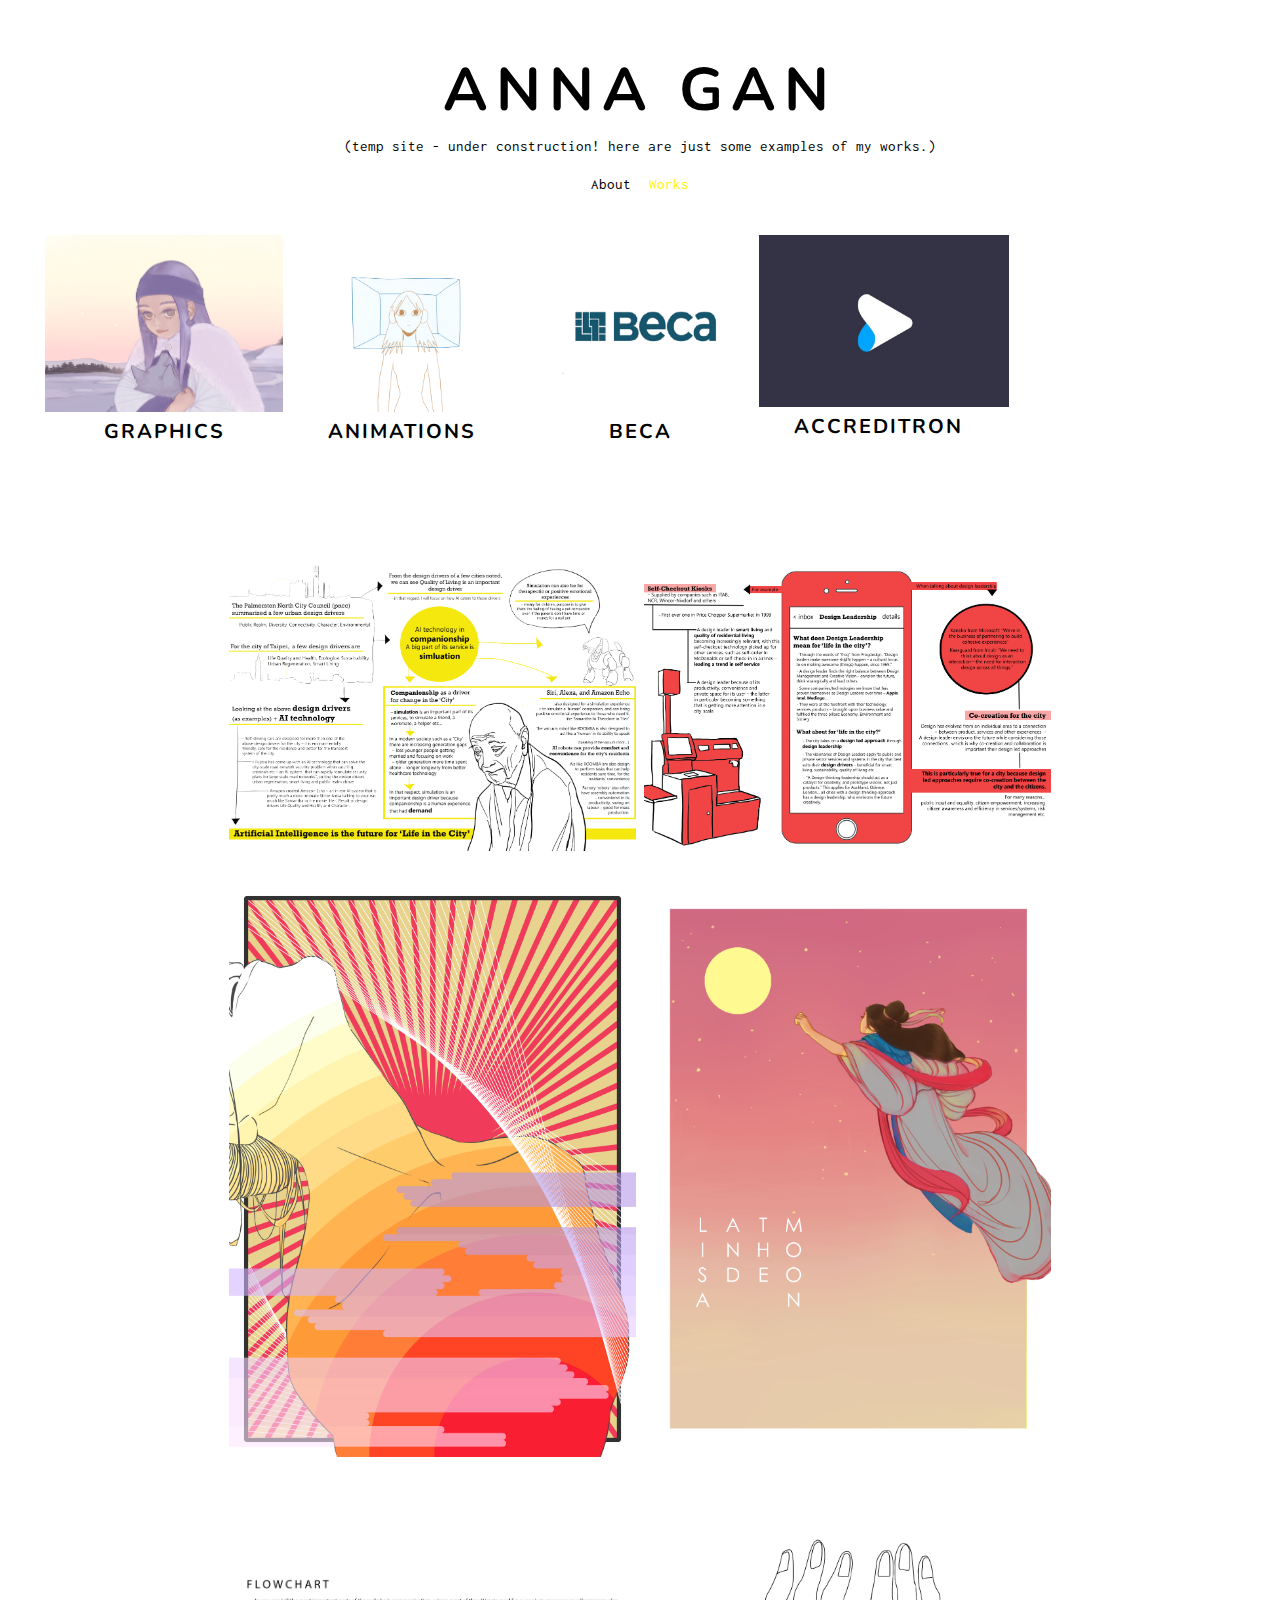
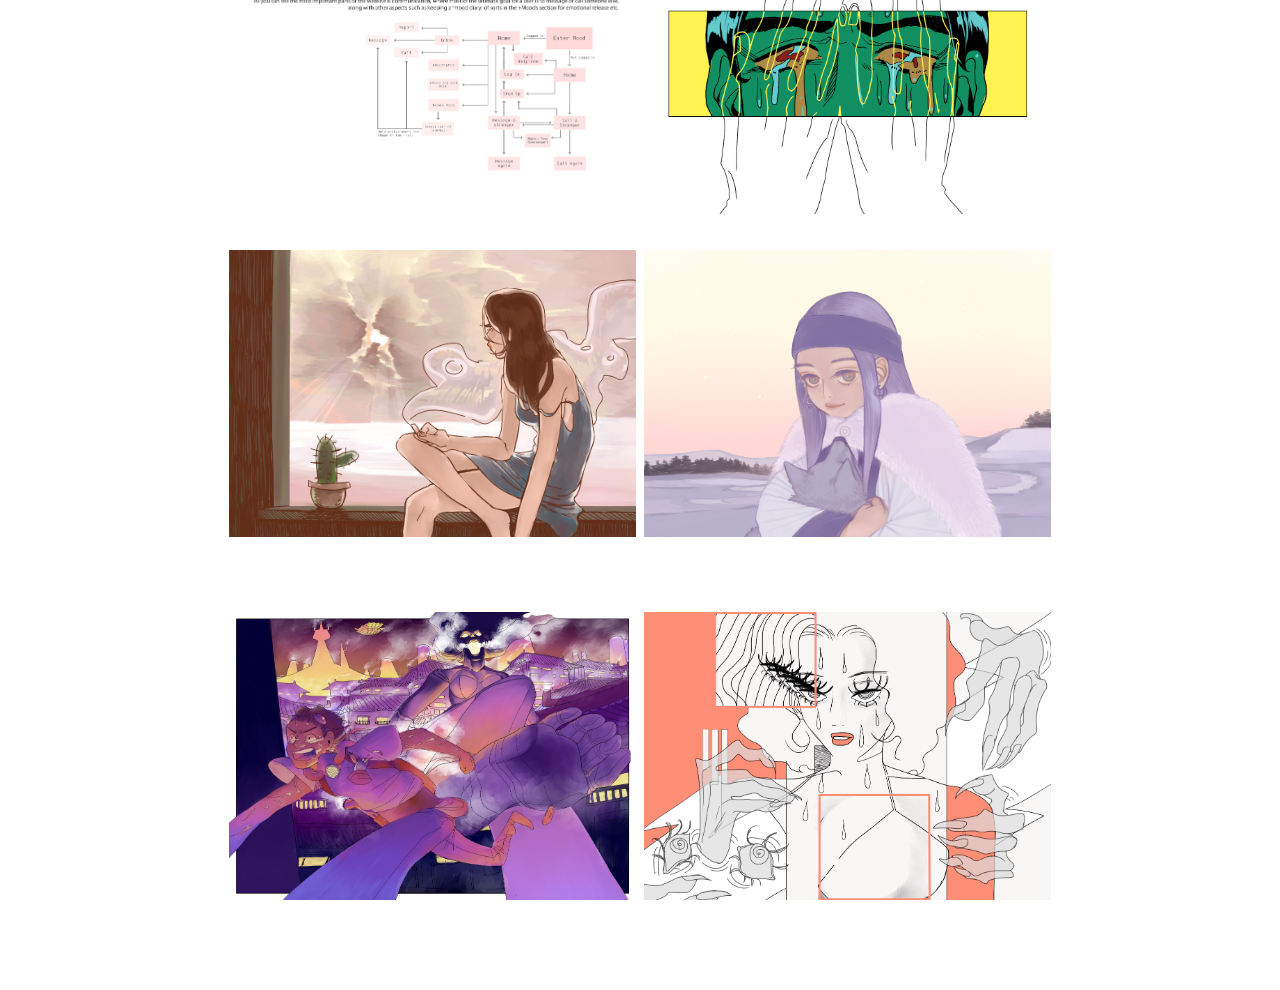
==== works.html @ 9f3511ed "Update works.html" ====
<!DOCTYPE html>
<html>
	<head>
		<title>Anna Gan</title>
		<meta name="viewport" content="width=device-width, initial-scale=1">
		<link rel="stylesheet" href="https://www.w3schools.com/w3css/4/w3.css">
		<link rel="stylesheet" type="text/css" href="index.css">
		<link href="https://fonts.googleapis.com/css?family=Nunito:200,200i,300,300i,400,400i,600,600i,700,700i,800,800i" rel="stylesheet">
		<link href="https://fonts.googleapis.com/css?family=Inconsolata" rel="stylesheet">
		<link rel="apple-touch-icon" sizes="57x57" href="favicon/apple-icon-57x57.png">
<link rel="apple-touch-icon" sizes="60x60" href="favicon/apple-icon-60x60.png">
<link rel="apple-touch-icon" sizes="72x72" href="favicon/apple-icon-72x72.png">
<link rel="apple-touch-icon" sizes="76x76" href="favicon/apple-icon-76x76.png">
<link rel="apple-touch-icon" sizes="114x114" href="favicon/apple-icon-114x114.png">
<link rel="apple-touch-icon" sizes="120x120" href="favicon/apple-icon-120x120.png">
<link rel="apple-touch-icon" sizes="144x144" href="favicon/apple-icon-144x144.png">
<link rel="apple-touch-icon" sizes="152x152" href="favicon/apple-icon-152x152.png">
<link rel="apple-touch-icon" sizes="180x180" href="favicon/apple-icon-180x180.png">
<link rel="icon" type="image/png" sizes="192x192"  href="favicon/android-icon-192x192.png">
<link rel="icon" type="image/png" sizes="32x32" href="favicon/favicon-32x32.png">
<link rel="icon" type="image/png" sizes="96x96" href="favicon/favicon-96x96.png">
<link rel="icon" type="image/png" sizes="16x16" href="favicon/favicon-16x16.png">
<link rel="manifest" href="favicon/manifest.json">
<meta name="msapplication-TileColor" content="#ffffff">
<meta name="msapplication-TileImage" content="favicon/ms-icon-144x144.png">
<meta name="theme-color" content="#ffffff">
	</head>
	<body>
		<script type="text/javascript" src="poo.js"></script>	
		<h1><b>ANNA GAN</b></h1>
		<p style="padding-bottom:15px; margin:0;">(temp site - under construction! here are just some examples of my works.)</p>
		<a href="index.html">About</a>
		<a class="active" href="works.html">Works</a>
		
		<div class="body" style="text-align:center; margin:auto; display: inline-block;">
		<div class="row" style="text-align:center; margin:auto; display: inline-block;">
		<div class="column" onclick="myFunction()"><img src="illustrations/asirpa.png"> <div class="centered"><b>GRAPHICS</b></div></div> 
		<div class="column" onclick="myFunction2()"><img src="boc girl.png"> <div class="centered"><b>ANIMATIONS</b></div></div>
		<!--div class="column" onclick="myFunction5()"><img src="03.png"> <div class="centered"><b>UNIVERSITY</b></div></div-->
		<div class="column" onclick="myFunction4()"><img src="01.png"> <div class="centered"><b>BECA</b></div><div class="center"><b>(More to add)</b></div></div> 
		<div class="column" onclick="myFunction3()"><img src="02.png"> <div class="centered"><b>ACCREDITRON</b></div><div class="center"><b>(More to add)</b></div></div>
		</div>
		

		<div id="graphics">
			
<div class="colum" style="margin:3em;">
    <img src="past uni projects/drivers of change.png">
    <img src="past uni projects/design leader.png">
    <img src="past uni projects/06.png">
    <img src="past uni projects/draft2.png">
	</div>
			
<div class="colum" style="margin:3em;">
    <img src="past uni projects/spa2.jpg">
	<img src="illustrations/intro.png">
    <!--img src="illustrations/06.png"-->
    <img src="illustrations/02.png">
    <!--img src="illustrations/1.png"-->
		    <img src="illustrations/asirpa.png">
	
			</div>
<div class="colum" style="margin:3em;">
    <!--img src="illustrations/2.png">
    <img src="illustrations/03.png">
    <img src="illustrations/couple.png">
    <img src="illustrations/hi2.jpg">
    <img src="illustrations/01.jpg"-->
    <img src="illustrations/GCDC submission.png">
	    <img src="illustrations/slide 1a.png">
    <!--img src="illustrations/nice.jpg"-->
</div>
<div class="colum" style="margin:3em;">	
    <!--img src="illustrations/ivy.png">
    <img src="illustrations/empty3.png">
    <img src="illustrations/slide 3.png"-->
	    
</div>
		</div>
		
	<div id="animations">
<div class="colum" style="padding: 4em;">
<iframe src="https://player.vimeo.com/video/189412502" width="640" height="360" frameborder="0" webkitallowfullscreen mozallowfullscreen allowfullscreen style="padding: 8px;"></iframe>
<iframe src="https://player.vimeo.com/video/189127818" width="640" height="360" frameborder="0" webkitallowfullscreen mozallowfullscreen allowfullscreen style="padding: 8px;"></iframe>
<iframe src="https://player.vimeo.com/video/258478529" width="640" height="360" frameborder="0" webkitallowfullscreen mozallowfullscreen allowfullscreen style="padding: 8px;"></iframe>
<iframe src="https://player.vimeo.com/video/258479404" width="640" height="360" frameborder="0" webkitallowfullscreen mozallowfullscreen allowfullscreen style="padding: 8px;"></iframe>
</div>
</div>

	<!--div id="university">
<div class="colum" style="padding: 4em;">
    <img src="past uni projects/drivers of change.png">
    <img src="past uni projects/design leader.png">
    <img src="past uni projects/06.png">
    <img src="past uni projects/draft2.png">
    <!--img src="past uni projects/02.jpg"-->
    <!--img src="past uni projects/01.png"-->
	<!--img src="past uni projects/quality of public transport.png">
    <img src="past uni projects/template 5.png">
	<img src="past uni projects/d.jpg">
    <img src="past uni projects/spa2.jpg">
<iframe src="https://player.vimeo.com/video/189741817" width="640" height="360" frameborder="0" webkitallowfullscreen mozallowfullscreen allowfullscreen style="padding:8px;"></iframe>
<iframe src="https://player.vimeo.com/video/189748874" width="640" height="360" frameborder="0" webkitallowfullscreen mozallowfullscreen allowfullscreen style="padding:8px;"></iframe>
</div>
</div-->

	<div id="beca">
<div class="colum" style="padding: 4em;">
<img src="beca/5.png" style="padding: 10px;">
    <img src="beca/A.png" style="padding: 10px;">
    <img src="beca/go-live.png" style="padding: 10px;">
    <img src="beca/Timeline.png" style="padding: 10px;">
</div>
</div>

<div id="accreditron">
<div class="colum" style="padding: 4em;">
<iframe width="560" height="315" src="https://www.youtube.com/embed/ahl-GE89QFU" frameborder="0" allow="autoplay; encrypted-media" allowfullscreen></iframe>
</div>
</div>
			
			</div>

<button onclick="topFunction()" id="myBtn" title="Go to top">Top</button>

	</body>
</html>
---- index.css ----
body {
	text-align: center;
	font-family: 'Inconsolata', monospace;
	margin: 3em;
}

h1 {
	font-family: 'Nunito', sans-serif;
	font-style: black;
	font-size: 400%;
	color: black;
	letter-spacing: 8px;
	margin: 0;
	padding-bottom: 0px;
}

h2 {
	font-family: 'Nunito', sans-serif;
	font-size: 150%;
	color: black;
	letter-spacing: 3px;
}

p {
	font-size:100%;
	color: black;
}

img {
	width:37%;
	height:37%;
	min-width: 250px;
	max-width: 80%;
	padding-top: 2em;
}

a{
    color: black;
	text-decoration: none;
	padding: 5px;
}

.active {
	color: #FFF303;
	cursor: default;
}

a:hover:not(.active) {
    color: black;
	background: yellow;
}

a:active {
    color: white;
}

.row {
	padding-top: 10px;
	margin-left: 4em;
	margin-right: 4em;
}

.row:after {
    content: "";
    display: table;
    clear: both;
}

.column{
	float: left;
	width: 20%;
	position: relative;
    text-align: center;
}

.column:hover {
	color: #FFF303;
	cursor: pointer;
}

.column img:hover {
	opacity: 0.3;
}

.centered {
	font-family: 'Nunito', sans-serif;
	font-size: 20px;
	letter-spacing: 2px;
	padding-top: 2em;
    position: relative;
    left: 50%;
    transform: translate(-50%, -50%);
}

.center {
	text-align: center;
	color: black;
    position: absolute;
	top: 50%;
    left: 50%;
    transform: translate(-50%, -50%);
	visibility: hidden;
}

.column:hover .center{
	visibility: visible;
}

#illustrations {
    display: -ms-flexbox; /* IE10 */
    display: flex;
	display: none;
    -ms-flex-wrap: wrap; /* IE10 */
    flex-wrap: wrap;
    padding: 0 4px;
	padding-top: 2em;
}

#animations{
    display: -ms-flexbox; /* IE10 */
    display: flex;
	display: none;
    -ms-flex-wrap: wrap; /* IE10 */
    flex-wrap: wrap;
    padding: 0 4px;
	padding-top: 2em;
}

#university{
    display: -ms-flexbox; /* IE10 */
    display: flex;
	display: none;
    -ms-flex-wrap: wrap; /* IE10 */
    flex-wrap: wrap;
    padding: 0 4px;
	padding-top: 2em;
}


#beca{
    display: -ms-flexbox; /* IE10 */
    display: flex;
	display: none;
    -ms-flex-wrap: wrap; /* IE10 */
    flex-wrap: wrap;
    padding: 0 4px;
	padding-top: 2em;
}

#accreditron{
    display: -ms-flexbox; /* IE10 */
    display: flex;
	display: none;
    -ms-flex-wrap: wrap; /* IE10 */
    flex-wrap: wrap;
    padding: 0 4px;
	padding-top: 2em;
}

#myBtn {
    display: none; 
    position: fixed; 
    bottom: 30px;
    right: 30px;
    z-index: 99; 
	background-color: yellow;
	border: none;
    color: black;
    cursor: pointer;
    padding: 10px;
    font-size: 18px; 
}

#myBtn:hover {
    color: white;
}

@media (max-width: @screen-xs) {
    .column{width: 10px;}
}

@media (max-width: @screen-sm) {
    .column{width: 14px;}
}
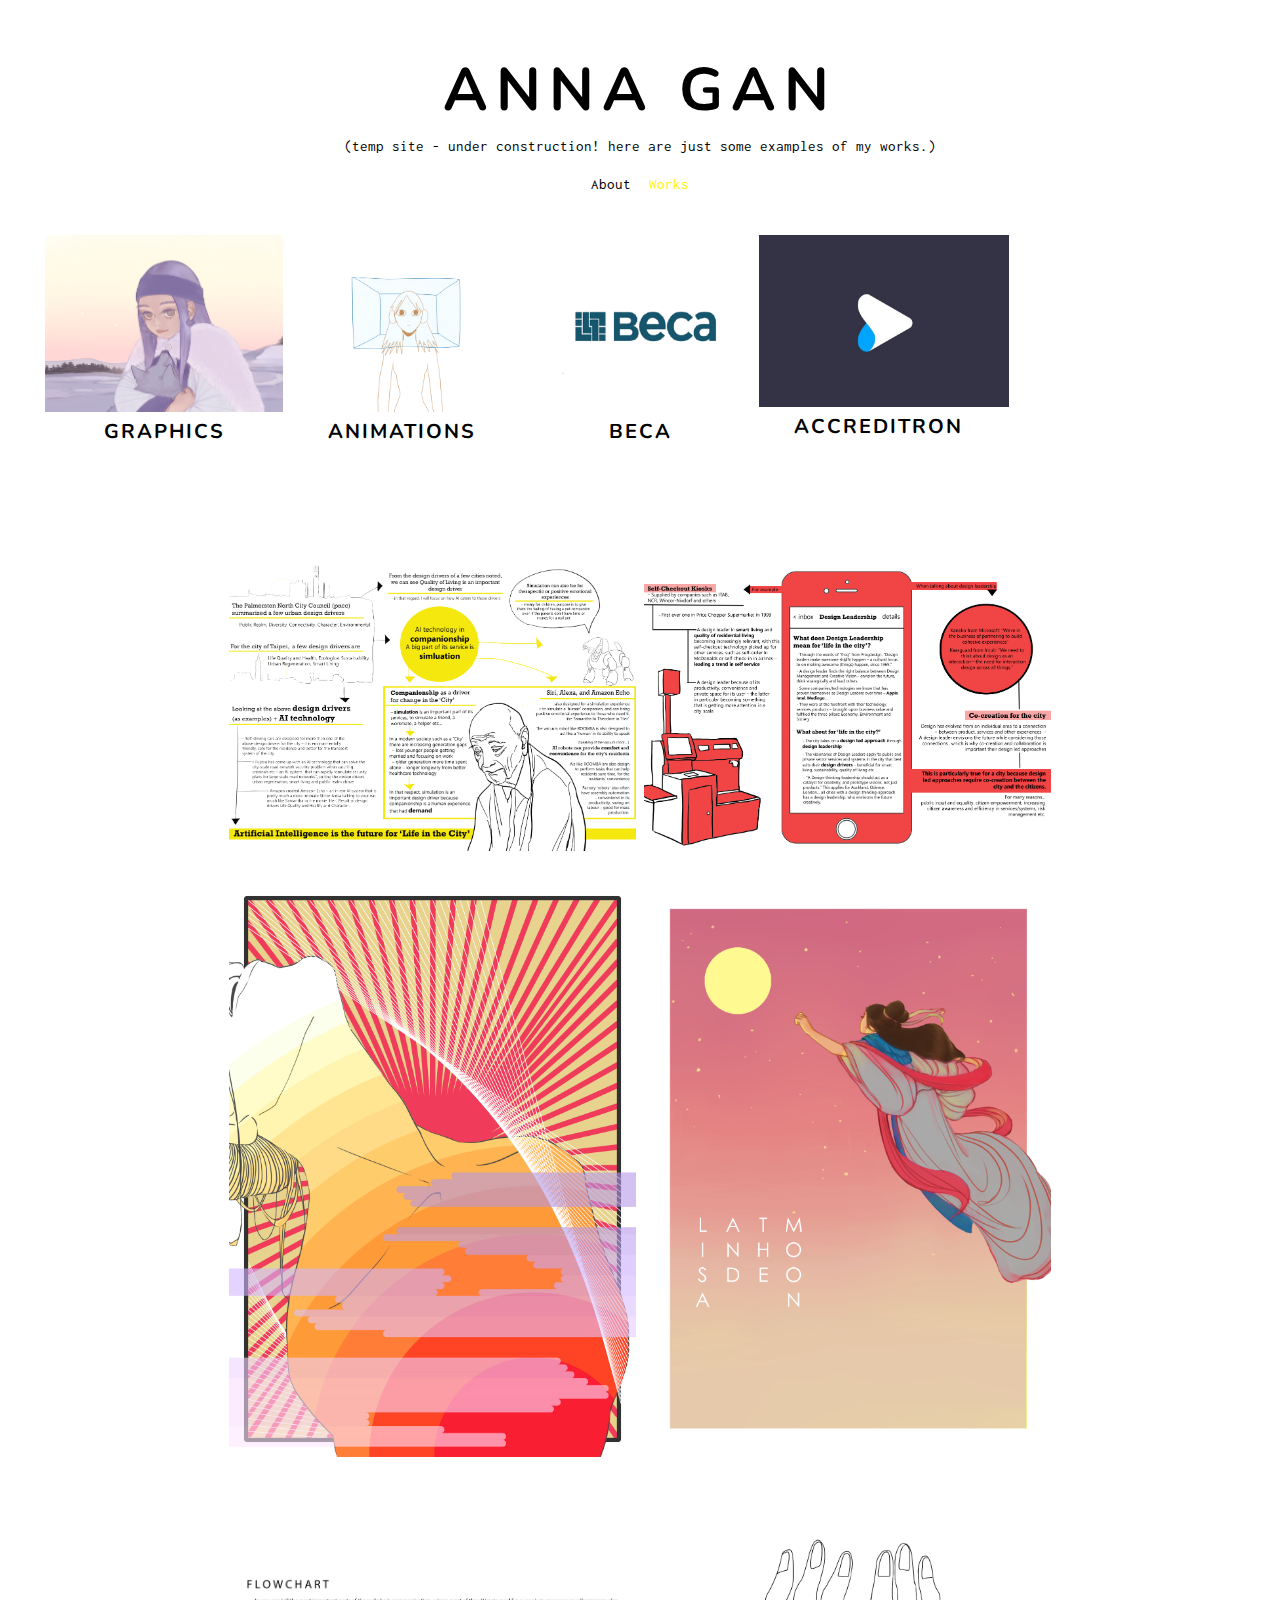
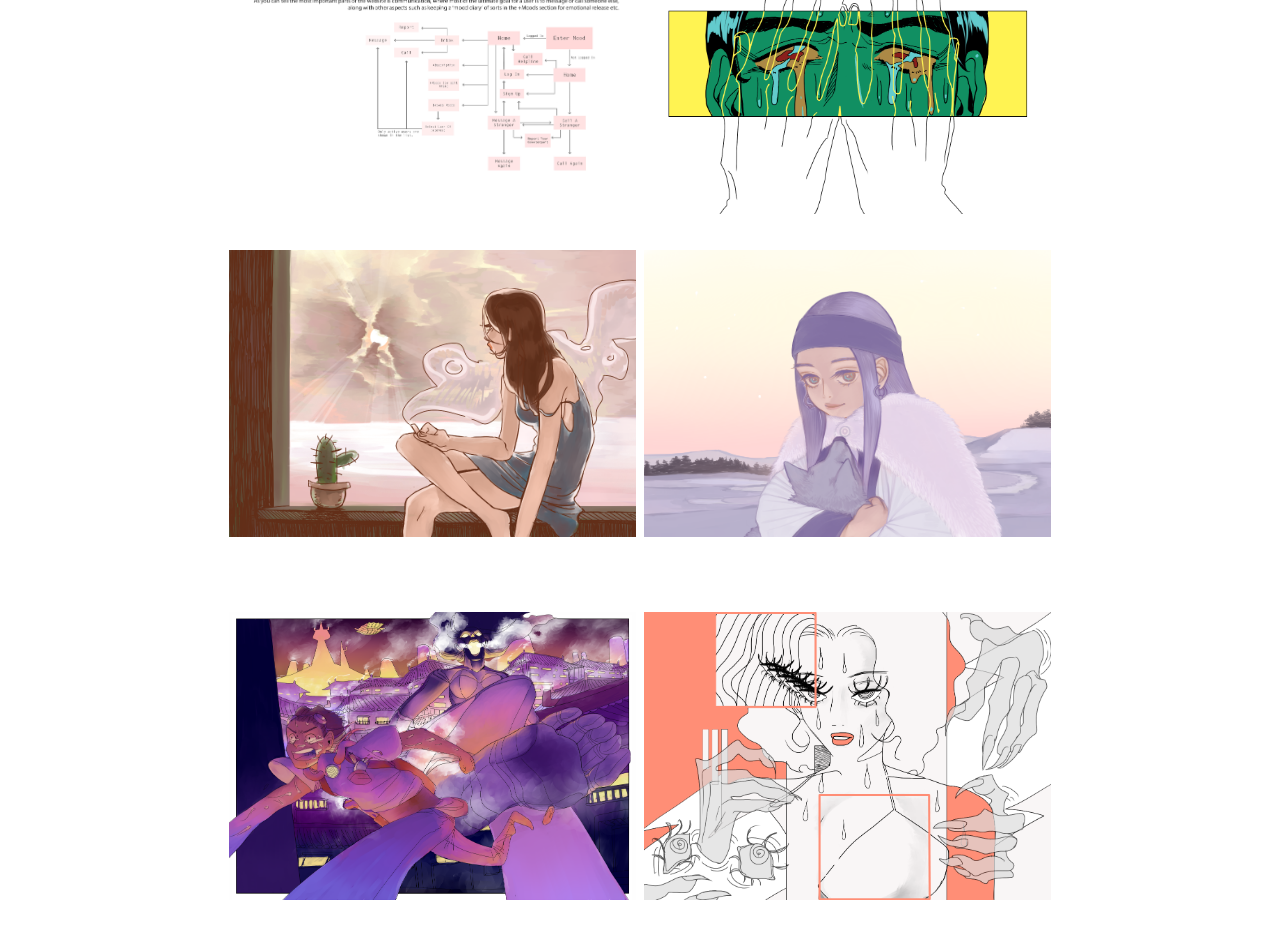
==== commit 96686899: "Update works.html" ====
--- a/works.html
+++ b/works.html
@@ -32,7 +32,6 @@
 		<a href="index.html">About</a>
 		<a class="active" href="works.html">Works</a>
 		
-		<div class="body" style="text-align:center; margin:auto; display: inline-block;">
 		<div class="row" style="text-align:center; margin:auto; display: inline-block;">
 		<div class="column" onclick="myFunction()"><img src="illustrations/asirpa.png"> <div class="centered"><b>GRAPHICS</b></div></div> 
 		<div class="column" onclick="myFunction2()"><img src="boc girl.png"> <div class="centered"><b>ANIMATIONS</b></div></div>
@@ -93,11 +92,11 @@
     <img src="past uni projects/design leader.png">
     <img src="past uni projects/06.png">
     <img src="past uni projects/draft2.png">
-    <!--img src="past uni projects/02.jpg"-->
-    <!--img src="past uni projects/01.png"-->
-	<!--img src="past uni projects/quality of public transport.png">
+    <img src="past uni projects/02.jpg">
+    <img src="past uni projects/01.png">
+    <img src="past uni projects/quality of public transport.png">
     <img src="past uni projects/template 5.png">
-	<img src="past uni projects/d.jpg">
+    <img src="past uni projects/d.jpg">
     <img src="past uni projects/spa2.jpg">
 <iframe src="https://player.vimeo.com/video/189741817" width="640" height="360" frameborder="0" webkitallowfullscreen mozallowfullscreen allowfullscreen style="padding:8px;"></iframe>
 <iframe src="https://player.vimeo.com/video/189748874" width="640" height="360" frameborder="0" webkitallowfullscreen mozallowfullscreen allowfullscreen style="padding:8px;"></iframe>
@@ -119,7 +118,7 @@
 </div>
 </div>
 			
-			</div>
+		
 
 <button onclick="topFunction()" id="myBtn" title="Go to top">Top</button>
 
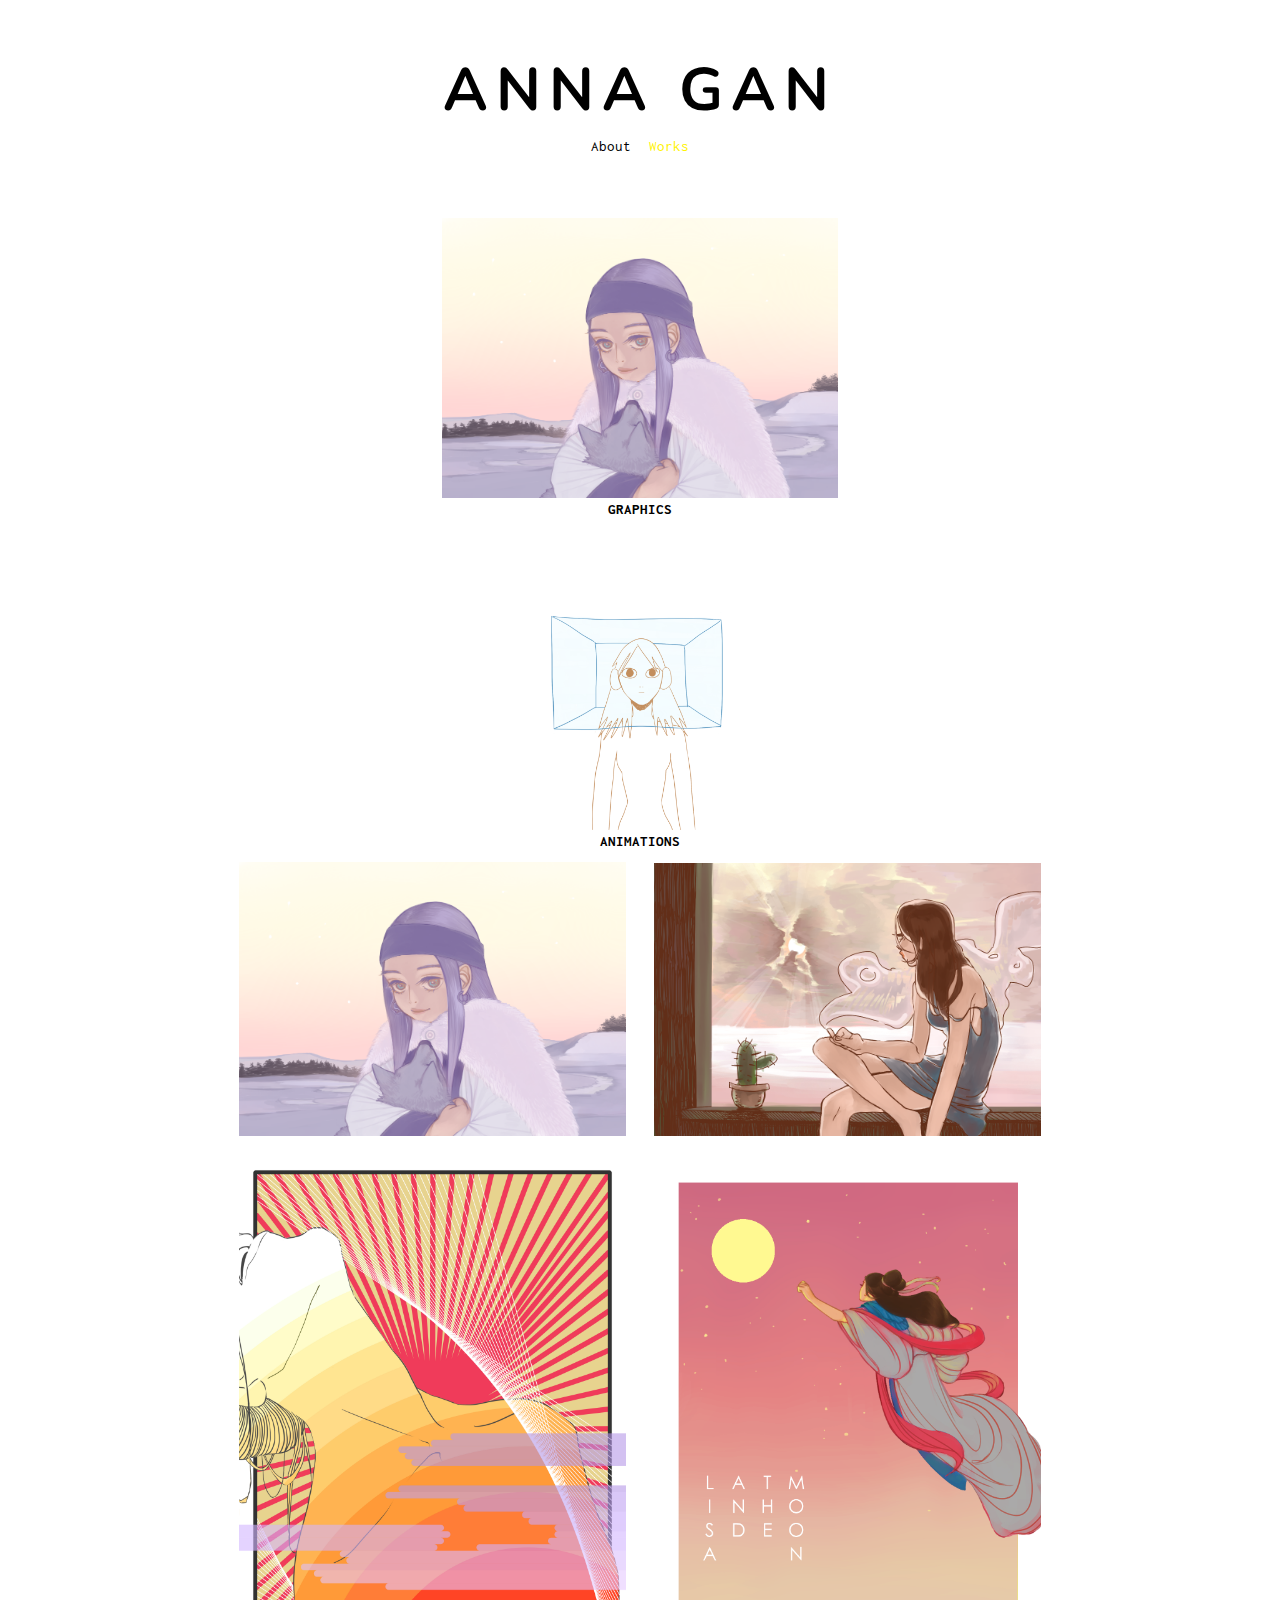
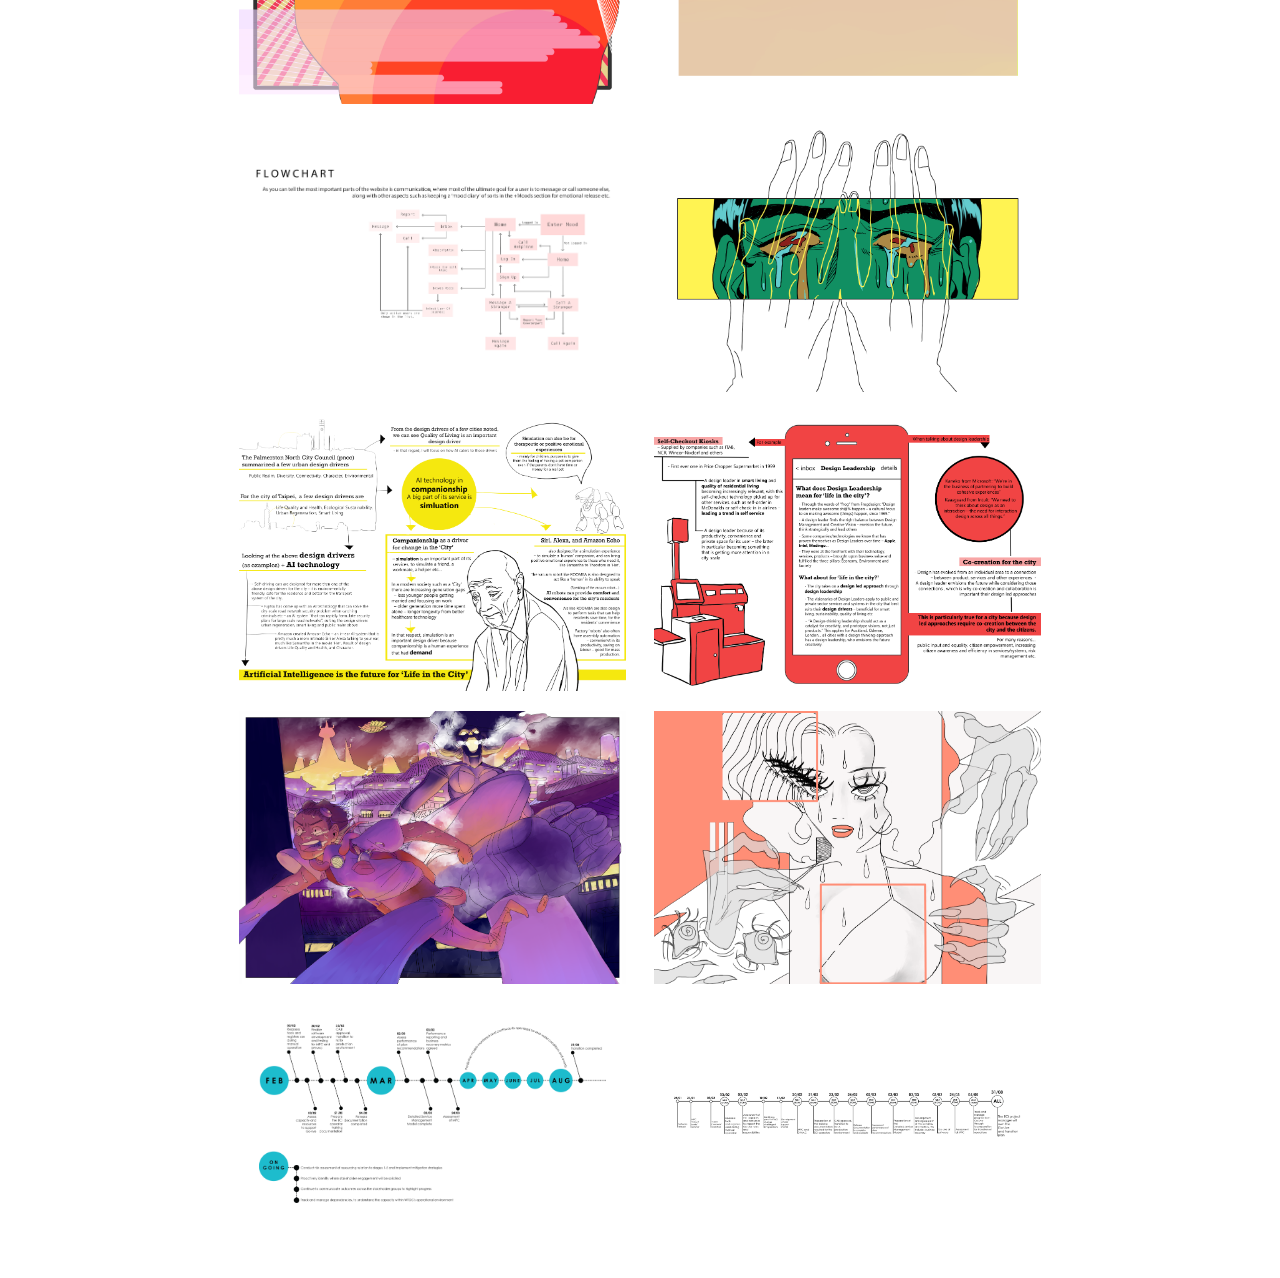
==== commit 1ffe31da: "Update works.html" ====
--- a/works.html
+++ b/works.html
@@ -27,98 +27,69 @@
 	</head>
 	<body>
 		<script type="text/javascript" src="poo.js"></script>	
+
+		
+				
+		<div class="Header" style="text-align: center; display: inline-block">
 		<h1><b>ANNA GAN</b></h1>
-		<p style="padding-bottom:15px; margin:0;">(temp site - under construction! here are just some examples of my works.)</p>
+		<nav class="catergories">
 		<a href="index.html">About</a>
 		<a class="active" href="works.html">Works</a>
-		
-		<div class="row" style="text-align:center; margin:auto; display: inline-block;">
-		<div class="column" onclick="myFunction()"><img src="illustrations/asirpa.png"> <div class="centered"><b>GRAPHICS</b></div></div> 
-		<div class="column" onclick="myFunction2()"><img src="boc girl.png"> <div class="centered"><b>ANIMATIONS</b></div></div>
-		<!--div class="column" onclick="myFunction5()"><img src="03.png"> <div class="centered"><b>UNIVERSITY</b></div></div-->
-		<div class="column" onclick="myFunction4()"><img src="01.png"> <div class="centered"><b>BECA</b></div><div class="center"><b>(More to add)</b></div></div> 
-		<div class="column" onclick="myFunction3()"><img src="02.png"> <div class="centered"><b>ACCREDITRON</b></div><div class="center"><b>(More to add)</b></div></div>
+		</nav>
 		</div>
 		
-
-		<div id="graphics">
-			
-<div class="colum" style="margin:3em;">
-    <img src="past uni projects/drivers of change.png">
-    <img src="past uni projects/design leader.png">
-    <img src="past uni projects/06.png">
-    <img src="past uni projects/draft2.png">
-	</div>
-			
-<div class="colum" style="margin:3em;">
-    <img src="past uni projects/spa2.jpg">
-	<img src="illustrations/intro.png">
-    <!--img src="illustrations/06.png"-->
-    <img src="illustrations/02.png">
-    <!--img src="illustrations/1.png"-->
-		    <img src="illustrations/asirpa.png">
-	
-			</div>
-<div class="colum" style="margin:3em;">
-    <!--img src="illustrations/2.png">
-    <img src="illustrations/03.png">
-    <img src="illustrations/couple.png">
-    <img src="illustrations/hi2.jpg">
-    <img src="illustrations/01.jpg"-->
-    <img src="illustrations/GCDC submission.png">
-	    <img src="illustrations/slide 1a.png">
-    <!--img src="illustrations/nice.jpg"-->
+		
+<div class="row" style="padding-top: 2em;">
+<div class="container" onclick="myFunction()">
+  <img src="illustrations/asirpa.png" alt="Graphics" class="image" style="min-width: 250px;max-width: 100%;">
+  <div class="overlay">
+    <div class="text"><b>GRAPHICS</b></div>
+  </div>
 </div>
-<div class="colum" style="margin:3em;">	
-    <!--img src="illustrations/ivy.png">
-    <img src="illustrations/empty3.png">
-    <img src="illustrations/slide 3.png"-->
-	    
-</div>
-		</div>
-		
-	<div id="animations">
-<div class="colum" style="padding: 4em;">
-<iframe src="https://player.vimeo.com/video/189412502" width="640" height="360" frameborder="0" webkitallowfullscreen mozallowfullscreen allowfullscreen style="padding: 8px;"></iframe>
-<iframe src="https://player.vimeo.com/video/189127818" width="640" height="360" frameborder="0" webkitallowfullscreen mozallowfullscreen allowfullscreen style="padding: 8px;"></iframe>
-<iframe src="https://player.vimeo.com/video/258478529" width="640" height="360" frameborder="0" webkitallowfullscreen mozallowfullscreen allowfullscreen style="padding: 8px;"></iframe>
-<iframe src="https://player.vimeo.com/video/258479404" width="640" height="360" frameborder="0" webkitallowfullscreen mozallowfullscreen allowfullscreen style="padding: 8px;"></iframe>
+<div class="container" onclick="myFunction2()">
+  <img src="boc girl.png" alt="Animations" class="image" style="min-width: 250px;max-width: 100%;">
+  <div class="overlay">
+    <div class="text"><b>ANIMATIONS</b></div>
+  </div>	
 </div>
 </div>
 
-	<!--div id="university">
-<div class="colum" style="padding: 4em;">
-    <img src="past uni projects/drivers of change.png">
-    <img src="past uni projects/design leader.png">
-    <img src="past uni projects/06.png">
-    <img src="past uni projects/draft2.png">
-    <img src="past uni projects/02.jpg">
-    <img src="past uni projects/01.png">
-    <img src="past uni projects/quality of public transport.png">
-    <img src="past uni projects/template 5.png">
-    <img src="past uni projects/d.jpg">
-    <img src="past uni projects/spa2.jpg">
-<iframe src="https://player.vimeo.com/video/189741817" width="640" height="360" frameborder="0" webkitallowfullscreen mozallowfullscreen allowfullscreen style="padding:8px;"></iframe>
-<iframe src="https://player.vimeo.com/video/189748874" width="640" height="360" frameborder="0" webkitallowfullscreen mozallowfullscreen allowfullscreen style="padding:8px;"></iframe>
+		
+
+<div id="graphics" style="padding-left:3em;padding-right:3em;">			
+	<div class="modal-content">
+	    <img src="illustrations/asirpa.png" style="padding: 10px;">
+	    <img src="illustrations/02.png" style="padding: 10px;">
+	    <img src="past uni projects/06.png" style="padding: 10px;">
+	    <img src="past uni projects/draft2.png" style="padding: 10px;">
+
+	    <img src="past uni projects/spa2.jpg" style="padding: 10px;">
+		<img src="illustrations/intro.png" style="padding: 10px;">
+	    <img src="past uni projects/drivers of change.png" style="padding: 10px;">
+	    <img src="past uni projects/design leader.png" style="padding: 10px;">
+
+	    <img src="illustrations/GCDC submission.png" style="padding: 10px;">
+		<img src="illustrations/slide 1a.png" style="padding: 10px;">
+	    <img src="beca/go-live.png" style="padding: 30px;">
+	    <img src="beca/Timeline.png" style="padding: 30px;">
+	</div>
 </div>
-</div-->
+</div>
+	
 
-	<div id="beca">
-<div class="colum" style="padding: 4em;">
-<img src="beca/5.png" style="padding: 10px;">
-    <img src="beca/A.png" style="padding: 10px;">
-    <img src="beca/go-live.png" style="padding: 10px;">
-    <img src="beca/Timeline.png" style="padding: 10px;">
+<div id="animations" style="padding-left:10em;padding-right:10em;">
+	<div class="modal-content">
+		<iframe src="https://player.vimeo.com/video/189412502" width="640" height="360" frameborder="0" webkitallowfullscreen mozallowfullscreen allowfullscreen style="padding: 8px;"></iframe>
+		<iframe src="https://player.vimeo.com/video/189127818" width="640" height="360" frameborder="0" webkitallowfullscreen mozallowfullscreen allowfullscreen style="padding: 8px;"></iframe>
+		<iframe src="https://player.vimeo.com/video/258478529" width="640" height="360" frameborder="0" webkitallowfullscreen mozallowfullscreen allowfullscreen style="padding: 8px;"></iframe>
+		<iframe src="https://player.vimeo.com/video/258479404" width="640" height="360" frameborder="0" allow="autoplay; fullscreen" allowfullscreen style="padding: 8px;"></iframe>
+		<iframe width="640" height="360" src="https://www.youtube.com/embed/ueCtoKOvvAQ" frameborder="0" allow="autoplay; encrypted-media" allowfullscreen style="padding: 8px;"></iframe>
+	</div>
 </div>
 </div>
 
-<div id="accreditron">
-<div class="colum" style="padding: 4em;">
-<iframe width="560" height="315" src="https://www.youtube.com/embed/ahl-GE89QFU" frameborder="0" allow="autoplay; encrypted-media" allowfullscreen></iframe>
-</div>
-</div>
-			
-		
+
+</div>		
 
 <button onclick="topFunction()" id="myBtn" title="Go to top">Top</button>
 
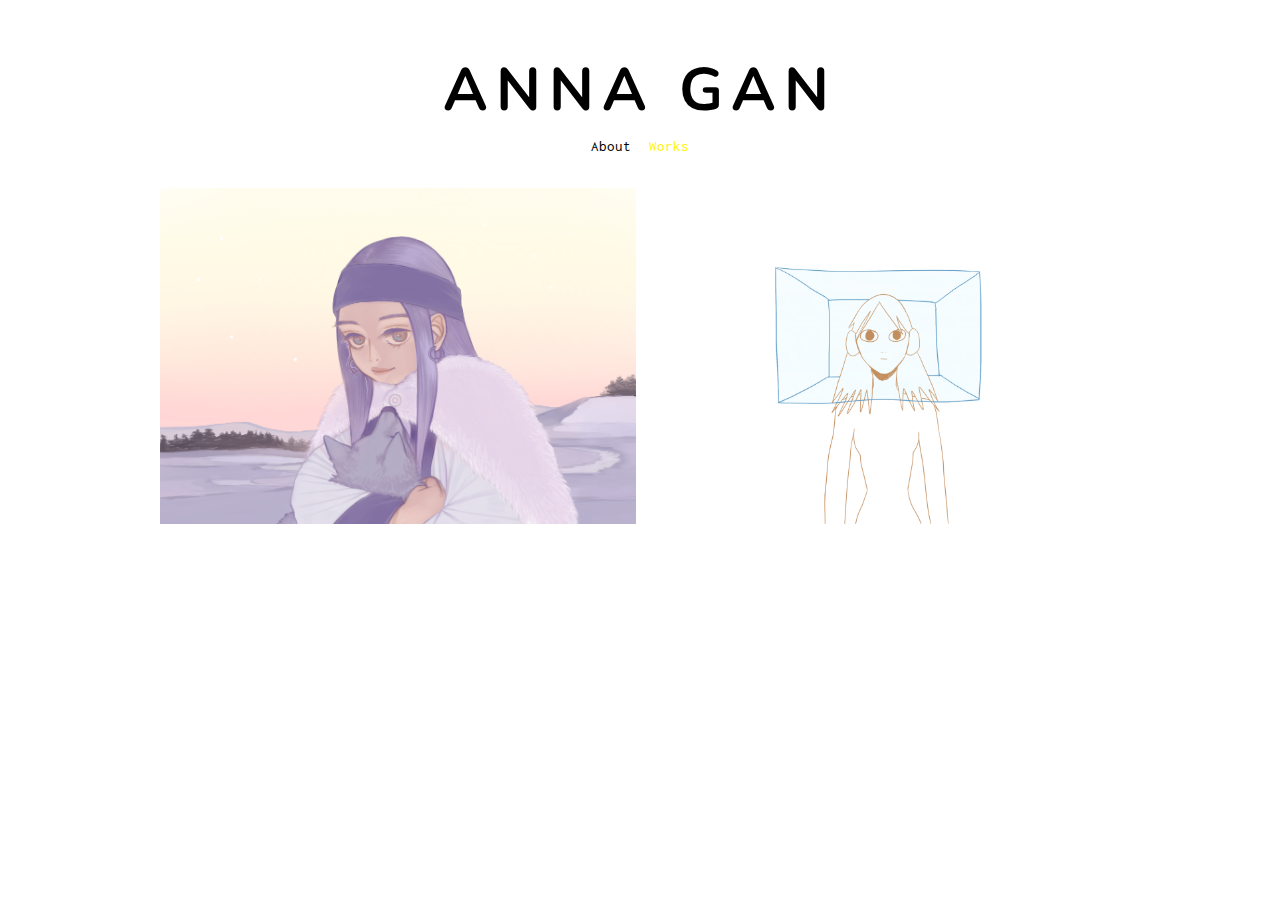
==== commit a88e4255: "Update works.html" ====
--- a/works.html
+++ b/works.html
@@ -41,13 +41,13 @@
 		
 <div class="row" style="padding-top: 2em;">
 <div class="container" onclick="myFunction()">
-  <img src="illustrations/asirpa.png" alt="Graphics" class="image" style="min-width: 250px;max-width: 100%;">
+  <img src="illustrations/asirpa.png" alt="Graphics" class="image" style="min-width: 50%;max-width: 100%;">
   <div class="overlay">
     <div class="text"><b>GRAPHICS</b></div>
   </div>
 </div>
 <div class="container" onclick="myFunction2()">
-  <img src="boc girl.png" alt="Animations" class="image" style="min-width: 250px;max-width: 100%;">
+  <img src="boc girl.png" alt="Animations" class="image" style="min-width: 50%;max-width: 100%;">
   <div class="overlay">
     <div class="text"><b>ANIMATIONS</b></div>
   </div>	
@@ -77,13 +77,13 @@
 </div>
 	
 
-<div id="animations" style="padding-left:10em;padding-right:10em;">
+<div id="animations" style="padding-left:3em;padding-right:3em;">
 	<div class="modal-content">
-		<iframe src="https://player.vimeo.com/video/189412502" width="640" height="360" frameborder="0" webkitallowfullscreen mozallowfullscreen allowfullscreen style="padding: 8px;"></iframe>
-		<iframe src="https://player.vimeo.com/video/189127818" width="640" height="360" frameborder="0" webkitallowfullscreen mozallowfullscreen allowfullscreen style="padding: 8px;"></iframe>
-		<iframe src="https://player.vimeo.com/video/258478529" width="640" height="360" frameborder="0" webkitallowfullscreen mozallowfullscreen allowfullscreen style="padding: 8px;"></iframe>
-		<iframe src="https://player.vimeo.com/video/258479404" width="640" height="360" frameborder="0" allow="autoplay; fullscreen" allowfullscreen style="padding: 8px;"></iframe>
-		<iframe width="640" height="360" src="https://www.youtube.com/embed/ueCtoKOvvAQ" frameborder="0" allow="autoplay; encrypted-media" allowfullscreen style="padding: 8px;"></iframe>
+		<iframe src="https://player.vimeo.com/video/189412502" width="90%" height="360" frameborder="0" webkitallowfullscreen mozallowfullscreen allowfullscreen style="padding: 10px;"></iframe>
+		<iframe src="https://player.vimeo.com/video/189127818" width="90%" height="360" frameborder="0" webkitallowfullscreen mozallowfullscreen allowfullscreen style="padding: 10px;"></iframe>
+		<iframe src="https://player.vimeo.com/video/258478529" width="90%" height="360" frameborder="0" webkitallowfullscreen mozallowfullscreen allowfullscreen style="padding: 10px;"></iframe>
+		<iframe src="https://player.vimeo.com/video/258479404" width="90%" height="360" frameborder="0" allow="autoplay; fullscreen" allowfullscreen style="padding: 10px;"></iframe>
+		<iframe width="90%" height="360" src="https://www.youtube.com/embed/ueCtoKOvvAQ" frameborder="0" allow="autoplay; encrypted-media" allowfullscreen style="padding: 10px;"></iframe>
 	</div>
 </div>
 </div>
--- a/index.css
+++ b/index.css
@@ -27,11 +27,14 @@
 }
 
 img {
-	width:37%;
-	height:37%;
-	min-width: 250px;
-	max-width: 80%;
-	padding-top: 2em;
+	min-width: 300px;
+	max-width: 40%;
+}
+
+@media screen and (max-width: 600px) {
+  img {
+    width: 80%;
+  }
 }
 
 a{
@@ -54,32 +57,85 @@
     color: white;
 }
 
+
+.container {
+  display: inline-block;
+  position: relative;
+  width: 40%;
+  margin:auto;
+}
+
+.image {
+  display: inline-block;
+  width: 100%;
+  height: auto;
+}
+
+.overlay {
+  position: absolute;
+  top: 0;
+  bottom: 0;
+  left: 0;
+  right: 0;
+  height: 100%;
+  width: 100%;
+  opacity: 0;
+  transition: .3s ease;
+  background-color:yellow;
+}
+
+.container:hover .overlay {
+  opacity: .8;
+  cursor:pointer;
+}
+
+
+.text {
+  color: black;
+  font-size: 20px;
+  position: absolute;
+  top: 50%;
+  left: 50%;
+  -webkit-transform: translate(-50%, -50%);
+  -ms-transform: translate(-50%, -50%);
+  transform: translate(-50%, -50%);
+  text-align: center;
+}
+
+
+@media (max-width: @screen-xs) {
+    .container{width: 10px;}
+}
+
+@media (max-width: @screen-sm) {
+    .container{width: 14px;}
+}
+
+
+@media screen and (max-width: 600px) {
+  .container {
+    width: 50%;
+  }
+}
+
+@media screen and (max-width: 600px) {
+  iframe {
+    width: 100%;
+      height: auto
+  }
+}
+
+
+
 .row {
 	padding-top: 10px;
-	margin-left: 4em;
-	margin-right: 4em;
+	margin:auto;
 }
 
 .row:after {
     content: "";
     display: table;
     clear: both;
-}
-
-.column{
-	float: left;
-	width: 20%;
-	position: relative;
-    text-align: center;
-}
-
-.column:hover {
-	color: #FFF303;
-	cursor: pointer;
-}
-
-.column img:hover {
-	opacity: 0.3;
 }
 
 .centered {
@@ -102,31 +158,7 @@
 	visibility: hidden;
 }
 
-.column:hover .center{
-	visibility: visible;
-}
-
-#illustrations {
-    display: -ms-flexbox; /* IE10 */
-    display: flex;
-	display: none;
-    -ms-flex-wrap: wrap; /* IE10 */
-    flex-wrap: wrap;
-    padding: 0 4px;
-	padding-top: 2em;
-}
-
-#animations{
-    display: -ms-flexbox; /* IE10 */
-    display: flex;
-	display: none;
-    -ms-flex-wrap: wrap; /* IE10 */
-    flex-wrap: wrap;
-    padding: 0 4px;
-	padding-top: 2em;
-}
-
-#university{
+#graphics {
     display: -ms-flexbox; /* IE10 */
     display: flex;
 	display: none;
@@ -137,31 +169,21 @@
 }
 
 
-#beca{
+#animations{
     display: -ms-flexbox; /* IE10 */
     display: flex;
 	display: none;
     -ms-flex-wrap: wrap; /* IE10 */
     flex-wrap: wrap;
     padding: 0 4px;
-	padding-top: 2em;
 }
 
-#accreditron{
-    display: -ms-flexbox; /* IE10 */
-    display: flex;
-	display: none;
-    -ms-flex-wrap: wrap; /* IE10 */
-    flex-wrap: wrap;
-    padding: 0 4px;
-	padding-top: 2em;
-}
 
 #myBtn {
     display: none; 
     position: fixed; 
     bottom: 30px;
-    right: 30px;
+    right: 70px;
     z-index: 99; 
 	background-color: yellow;
 	border: none;
@@ -175,10 +197,3 @@
     color: white;
 }
 
-@media (max-width: @screen-xs) {
-    .column{width: 10px;}
-}
-
-@media (max-width: @screen-sm) {
-    .column{width: 14px;}
-}
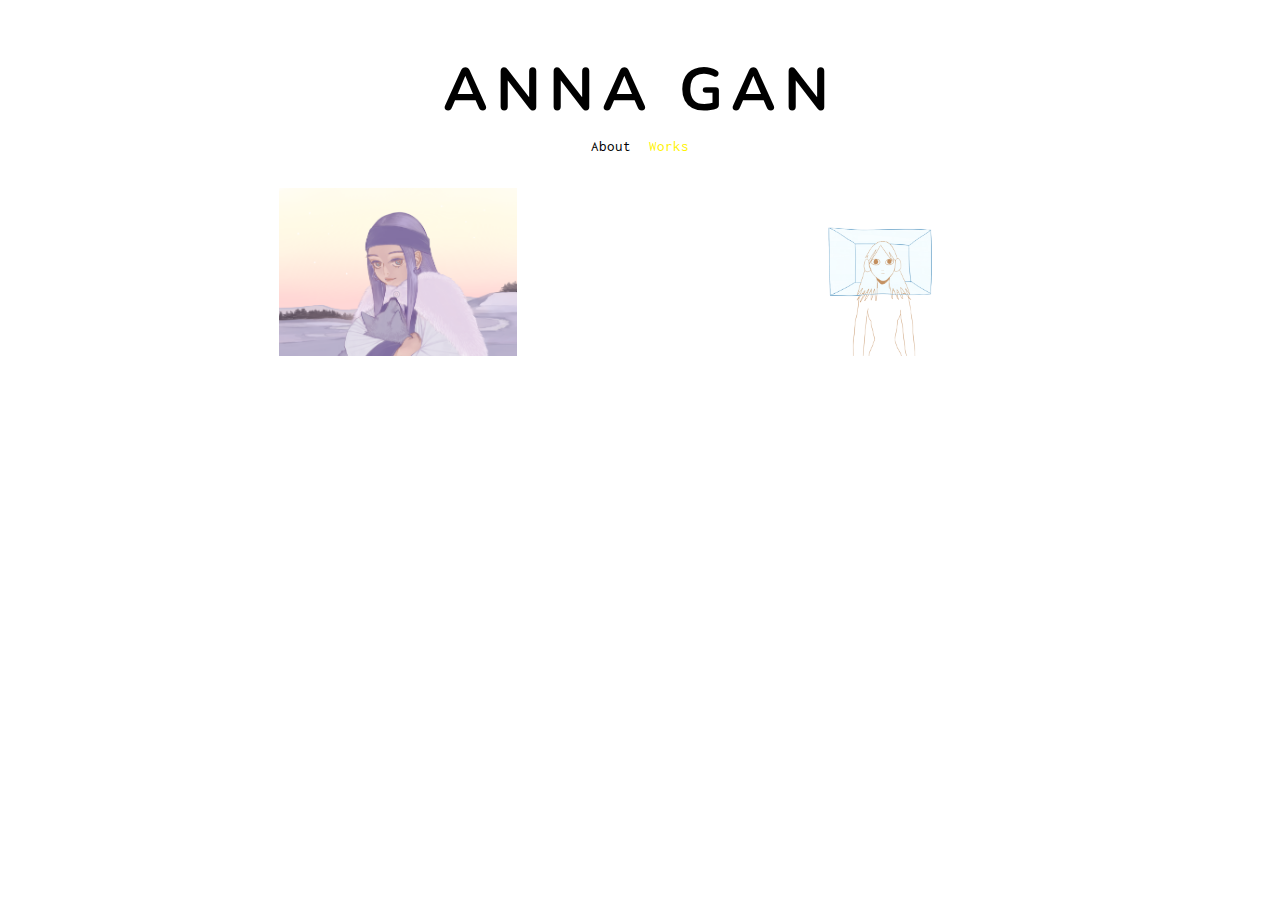
==== commit b7ddc39a: "Update works.html" ====
--- a/works.html
+++ b/works.html
@@ -40,14 +40,14 @@
 		
 		
 <div class="row" style="padding-top: 2em;">
-<div class="container" onclick="myFunction()">
-  <img src="illustrations/asirpa.png" alt="Graphics" class="image" style="min-width: 50%;max-width: 100%;">
+<div id="graphicCont" class="container" onclick="myFunction()">
+  <img src="illustrations/asirpa.png" alt="Graphics" id="image" style="min-width: 50%;max-width: 100%;">
   <div class="overlay">
-    <div class="text"><b>GRAPHICS</b></div>
+    <div class="text"><strong>GRAPHICS</strong></div>
   </div>
 </div>
-<div class="container" onclick="myFunction2()">
-  <img src="boc girl.png" alt="Animations" class="image" style="min-width: 50%;max-width: 100%;">
+<div id="animationsCont" class="container" onclick="myFunction2()">
+  <img src="boc girl.png" alt="Animations" id="image" style="min-width: 50%;max-width: 100%;">
   <div class="overlay">
     <div class="text"><b>ANIMATIONS</b></div>
   </div>	
@@ -56,7 +56,7 @@
 
 		
 
-<div id="graphics" style="padding-left:3em;padding-right:3em;">			
+<div id="graphics" style="padding-top: 2em;">			
 	<div class="modal-content">
 	    <img src="illustrations/asirpa.png" style="padding: 10px;">
 	    <img src="illustrations/02.png" style="padding: 10px;">
@@ -77,13 +77,13 @@
 </div>
 	
 
-<div id="animations" style="padding-left:3em;padding-right:3em;">
+<div id="animations" style="padding-top: 2em;">
 	<div class="modal-content">
-		<iframe src="https://player.vimeo.com/video/189412502" width="90%" height="360" frameborder="0" webkitallowfullscreen mozallowfullscreen allowfullscreen style="padding: 10px;"></iframe>
-		<iframe src="https://player.vimeo.com/video/189127818" width="90%" height="360" frameborder="0" webkitallowfullscreen mozallowfullscreen allowfullscreen style="padding: 10px;"></iframe>
-		<iframe src="https://player.vimeo.com/video/258478529" width="90%" height="360" frameborder="0" webkitallowfullscreen mozallowfullscreen allowfullscreen style="padding: 10px;"></iframe>
-		<iframe src="https://player.vimeo.com/video/258479404" width="90%" height="360" frameborder="0" allow="autoplay; fullscreen" allowfullscreen style="padding: 10px;"></iframe>
-		<iframe width="90%" height="360" src="https://www.youtube.com/embed/ueCtoKOvvAQ" frameborder="0" allow="autoplay; encrypted-media" allowfullscreen style="padding: 10px;"></iframe>
+		<iframe src="https://player.vimeo.com/video/189412502" width="90%" height="360" frameborder="0" webkitallowfullscreen mozallowfullscreen allowfullscreen style="padding-bottom: 10px;"></iframe>
+		<iframe src="https://player.vimeo.com/video/189127818" width="90%" height="360" frameborder="0" webkitallowfullscreen mozallowfullscreen allowfullscreen style="padding-bottom: 10px;"></iframe>
+		<iframe src="https://player.vimeo.com/video/258478529" width="90%" height="360" frameborder="0" webkitallowfullscreen mozallowfullscreen allowfullscreen style="padding-bottom: 10px;"></iframe>
+		<iframe src="https://player.vimeo.com/video/258479404" width="90%" height="360" frameborder="0" allow="autoplay; fullscreen" allowfullscreen style="padding-bottom: 10px;"></iframe>
+		<iframe width="90%" height="360" src="https://www.youtube.com/embed/ueCtoKOvvAQ" frameborder="0" allow="autoplay; encrypted-media" allowfullscreen style="padding-bottom: 10px;"></iframe>
 	</div>
 </div>
 </div>
--- a/index.css
+++ b/index.css
@@ -27,13 +27,14 @@
 }
 
 img {
-	min-width: 300px;
-	max-width: 40%;
+	width: 40%;
+	display: inline-block;
 }
 
 @media screen and (max-width: 600px) {
   img {
-    width: 80%;
+    width: 100%;
+Min-width:200px;
   }
 }
 
@@ -114,14 +115,26 @@
 
 @media screen and (max-width: 600px) {
   .container {
-    width: 50%;
+    width: 100%;
+	  height: 50px;
+Min-width:200px;
   }
+	.overlay {
+		opacity:.9;
+	}
+	.image {
+		width: 100%;
+	  	height: 100px;
+		Min-width:200px;
+		opacity: 0;
+	}
 }
 
 @media screen and (max-width: 600px) {
   iframe {
     width: 100%;
       height: auto
+Min-width:200px;
   }
 }
 
@@ -165,7 +178,6 @@
     -ms-flex-wrap: wrap; /* IE10 */
     flex-wrap: wrap;
     padding: 0 4px;
-	padding-top: 2em;
 }
 
 
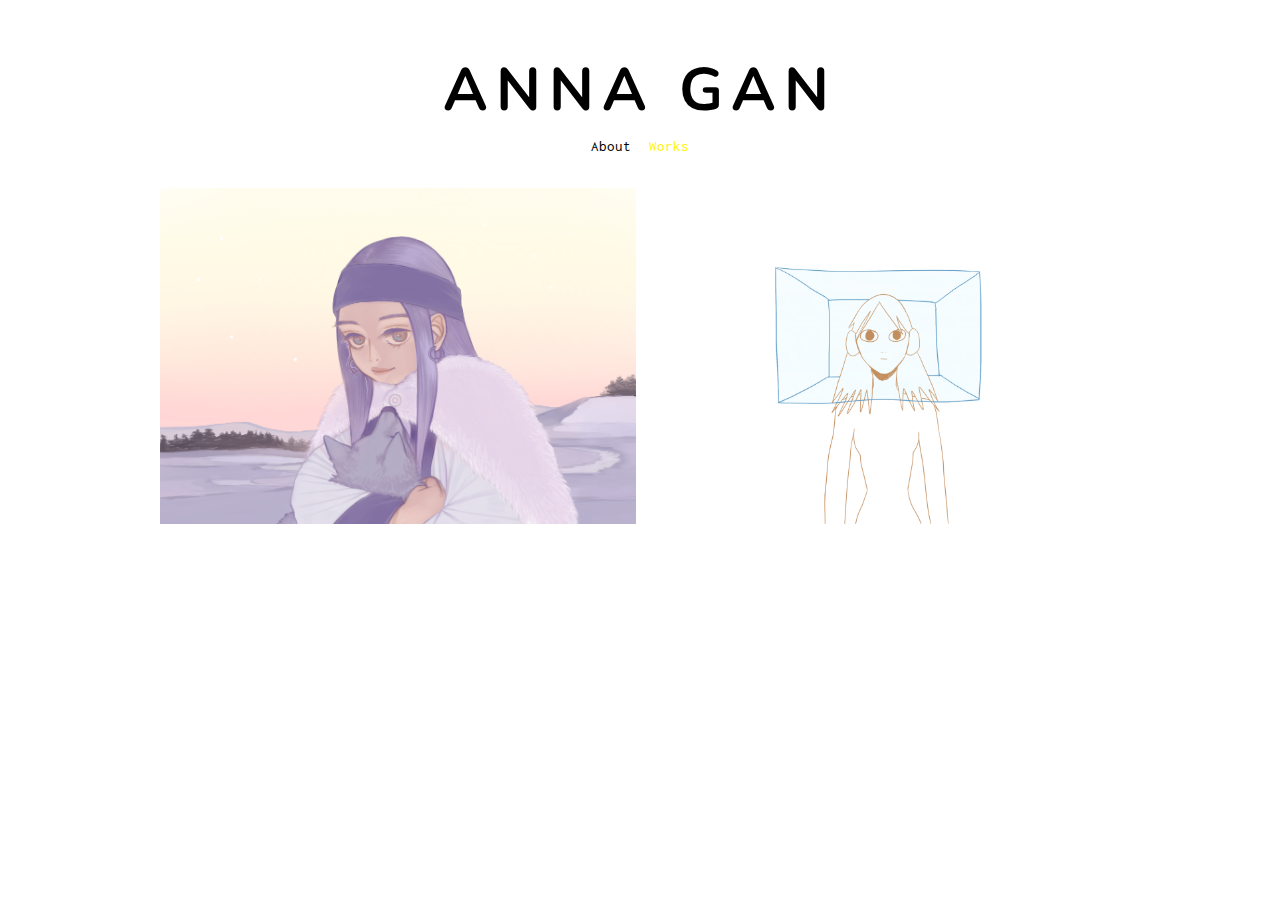
==== commit 959bff4c: "Update works.html" ====
--- a/works.html
+++ b/works.html
@@ -58,8 +58,8 @@
 
 <div id="graphics" style="padding-top: 2em;">			
 	<div class="modal-content">
-	    <img src="illustrations/asirpa.png" style="padding: 10px;">
-	    <img src="illustrations/02.png" style="padding: 10px;">
+	    <!--img src="illustrations/asirpa.png" style="padding: 10px;">
+	    <img src="illustrations/02.png" style="padding: 10px;"-->
 	    <img src="past uni projects/06.png" style="padding: 10px;">
 	    <img src="past uni projects/draft2.png" style="padding: 10px;">
 
@@ -83,7 +83,7 @@
 		<iframe src="https://player.vimeo.com/video/189127818" width="90%" height="360" frameborder="0" webkitallowfullscreen mozallowfullscreen allowfullscreen style="padding-bottom: 10px;"></iframe>
 		<iframe src="https://player.vimeo.com/video/258478529" width="90%" height="360" frameborder="0" webkitallowfullscreen mozallowfullscreen allowfullscreen style="padding-bottom: 10px;"></iframe>
 		<iframe src="https://player.vimeo.com/video/258479404" width="90%" height="360" frameborder="0" allow="autoplay; fullscreen" allowfullscreen style="padding-bottom: 10px;"></iframe>
-		<iframe width="90%" height="360" src="https://www.youtube.com/embed/ueCtoKOvvAQ" frameborder="0" allow="autoplay; encrypted-media" allowfullscreen style="padding-bottom: 10px;"></iframe>
+		<iframe width="600" height="360" src="https://www.youtube.com/embed/ueCtoKOvvAQ" frameborder="0" allow="autoplay; encrypted-media" allowfullscreen style="padding-bottom: 10px;"></iframe>
 	</div>
 </div>
 </div>
--- a/index.css
+++ b/index.css
@@ -66,7 +66,7 @@
   margin:auto;
 }
 
-.image {
+#image {
   display: inline-block;
   width: 100%;
   height: auto;
@@ -122,7 +122,7 @@
 	.overlay {
 		opacity:.9;
 	}
-	.image {
+	#image {
 		width: 100%;
 	  	height: 100px;
 		Min-width:200px;
@@ -172,22 +172,13 @@
 }
 
 #graphics {
-    display: -ms-flexbox; /* IE10 */
-    display: flex;
 	display: none;
-    -ms-flex-wrap: wrap; /* IE10 */
-    flex-wrap: wrap;
-    padding: 0 4px;
 }
 
 
 #animations{
-    display: -ms-flexbox; /* IE10 */
-    display: flex;
 	display: none;
-    -ms-flex-wrap: wrap; /* IE10 */
-    flex-wrap: wrap;
-    padding: 0 4px;
+
 }
 
 
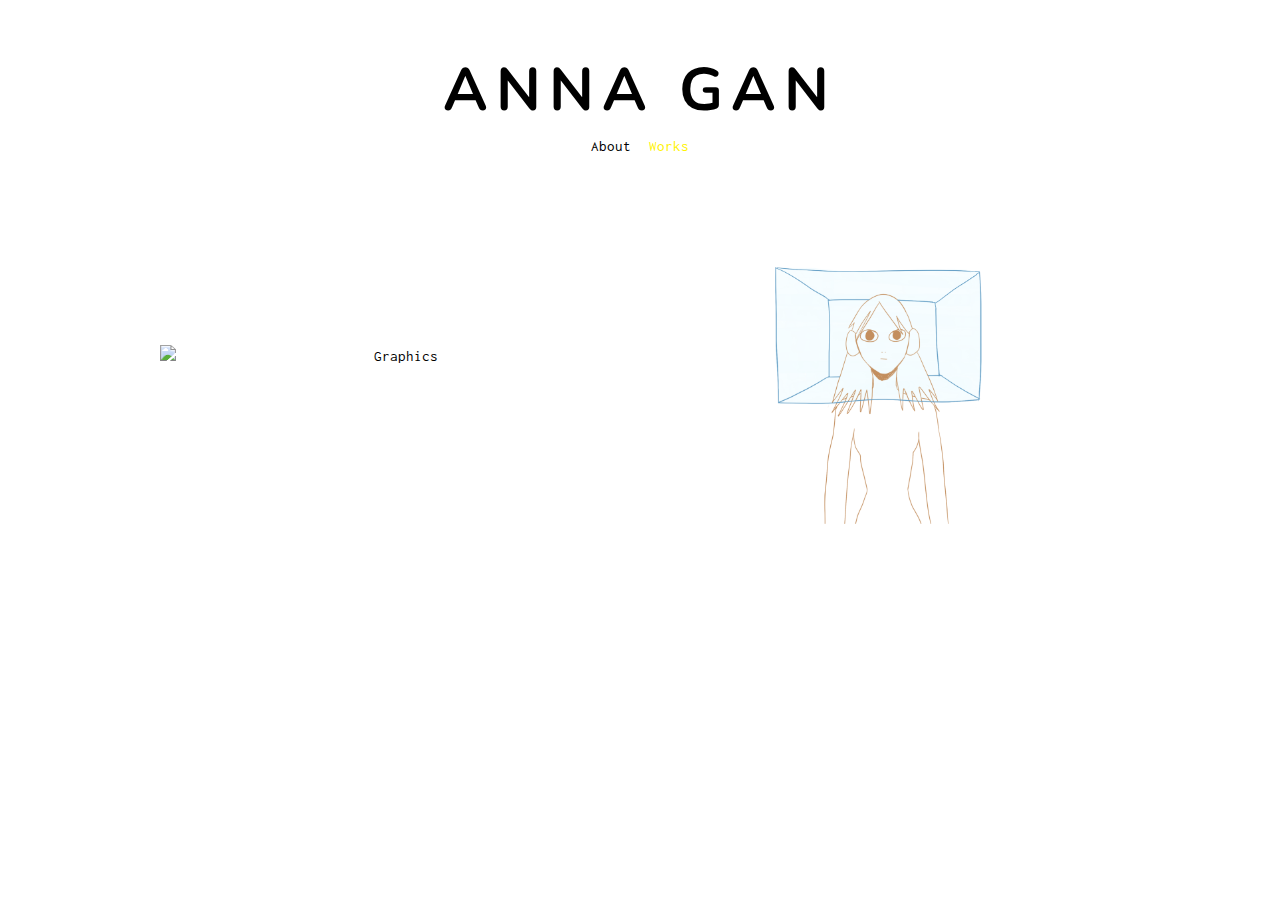
==== commit 44f43bab: "Update works.html" ====
--- a/works.html
+++ b/works.html
@@ -41,7 +41,7 @@
 		
 <div class="row" style="padding-top: 2em;">
 <div id="graphicCont" class="container" onclick="myFunction()">
-  <img src="illustrations/asirpa.png" alt="Graphics" id="image" style="min-width: 50%;max-width: 100%;">
+  <img src="7b.png" alt="Graphics" id="image" style="min-width: 50%;max-width: 100%;">
   <div class="overlay">
     <div class="text"><strong>GRAPHICS</strong></div>
   </div>
@@ -58,8 +58,8 @@
 
 <div id="graphics" style="padding-top: 2em;">			
 	<div class="modal-content">
-	    <!--img src="illustrations/asirpa.png" style="padding: 10px;">
-	    <img src="illustrations/02.png" style="padding: 10px;"-->
+	    <img src="illustrations/asirpa.png" style="padding: 10px;">
+	    <img src="8.png" style="padding: 10px;">
 	    <img src="past uni projects/06.png" style="padding: 10px;">
 	    <img src="past uni projects/draft2.png" style="padding: 10px;">
 
@@ -68,7 +68,7 @@
 	    <img src="past uni projects/drivers of change.png" style="padding: 10px;">
 	    <img src="past uni projects/design leader.png" style="padding: 10px;">
 
-	    <img src="illustrations/GCDC submission.png" style="padding: 10px;">
+	    <img src="illustrations/02.png" style="padding: 10px;">
 		<img src="illustrations/slide 1a.png" style="padding: 10px;">
 	    <img src="beca/go-live.png" style="padding: 30px;">
 	    <img src="beca/Timeline.png" style="padding: 30px;">
